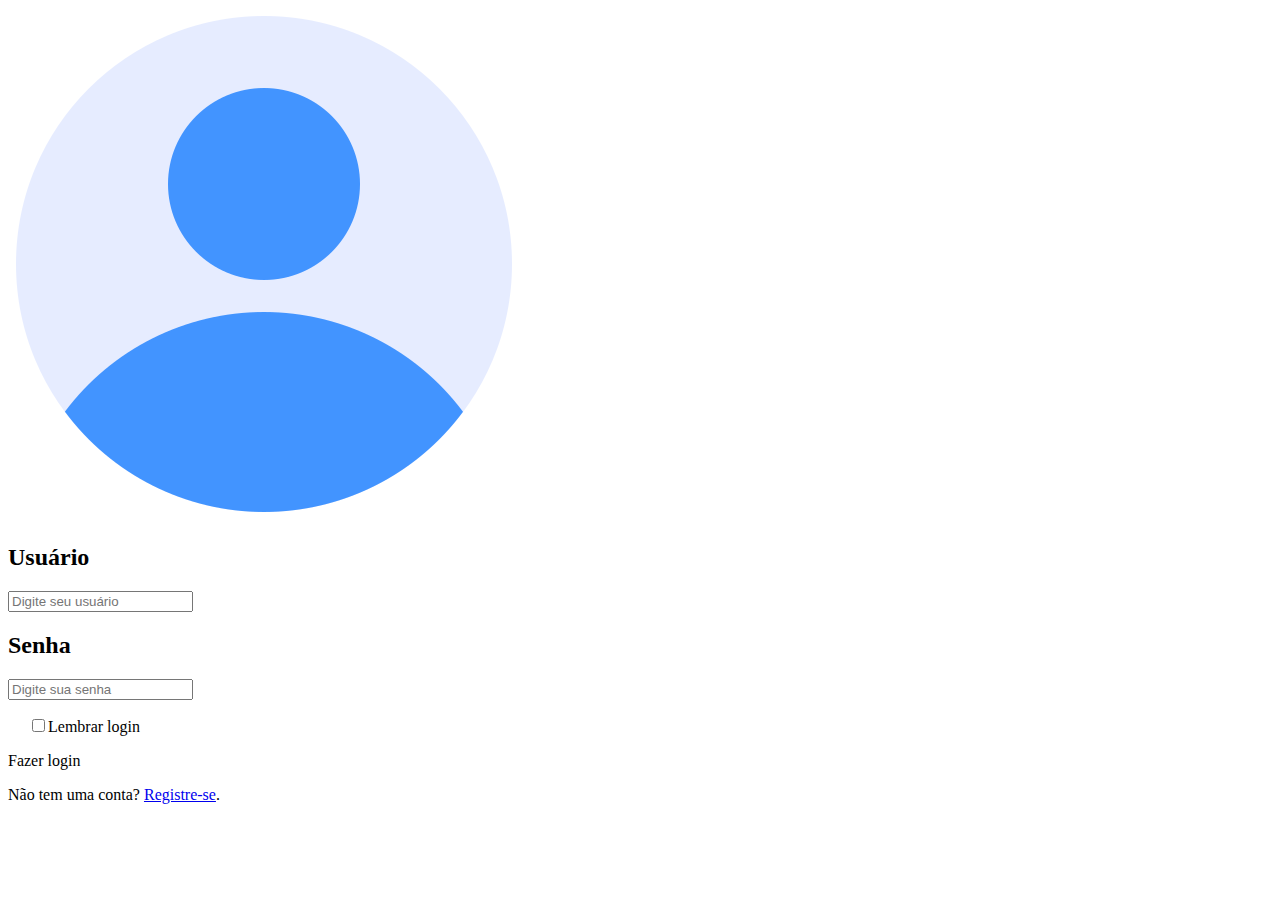
==== index.html @ 9c5a3014 "commit de atualização de termo de pdf para html" ====
<!DOCTYPE html>
<html lang="pt-br">
<head>
   <meta charset="UTF-8">
   <meta name="viewport" content="width=device-width, initial-scale=1.0">
   <title>Patinhas de Ouro</title>
   <link rel="shortcut icon" href="assets/favicon.ico" type="image/x-icon">
   <link rel="stylesheet" href="style.css">
</head>
<body>
   <main>
      <img src="assets/user.png" alt="">
      <h2>Usuário</h2>
      <input type="text" id="usuario" class="entrada" placeholder="Digite seu usuário">
      <h2>Senha</h2>
      <div class="senha-container">
         <input type="password" id="senha" class="entrada" placeholder="Digite sua senha">
         <img src="assets/olho_fechado.png" alt="" class="olho-icon" onclick="mostrarSenha()" style="display: none;">
      </div>
      <p style="margin-left: 20px;"><input type="checkbox" name="checkbox" id="checkbox">Lembrar login</p>
      <p class="login" id="fazerlogin">Fazer login</p>
      <p class="register_ancora">Não tem uma conta? <a href="register.html">Registre-se</a>.</p>
   </main>
   <script src="scripts.js"></script>
   <script>
      var senhaInput = document.getElementById('senha');
      var olhoIcon = document.querySelector('.olho-icon');
      function mostrarSenha() {
          senhaInput.type = (senhaInput.type === 'password') ? 'text' : 'password';
          olhoIcon.src = (senhaInput.type === 'password')
              ? 'assets/olho_fechado.png'
              : 'assets/olho_aberto.png';
      }
      senhaInput.addEventListener('input', function () {
          olhoIcon.style.display = (senhaInput.value.length > 0) ? 'inline-block' : 'none';
      });
      window.addEventListener('load', function () {
          olhoIcon.style.display = (senhaInput.value.length > 0) ? 'inline-block' : 'none';
      });
  </script>
</body>
</html>
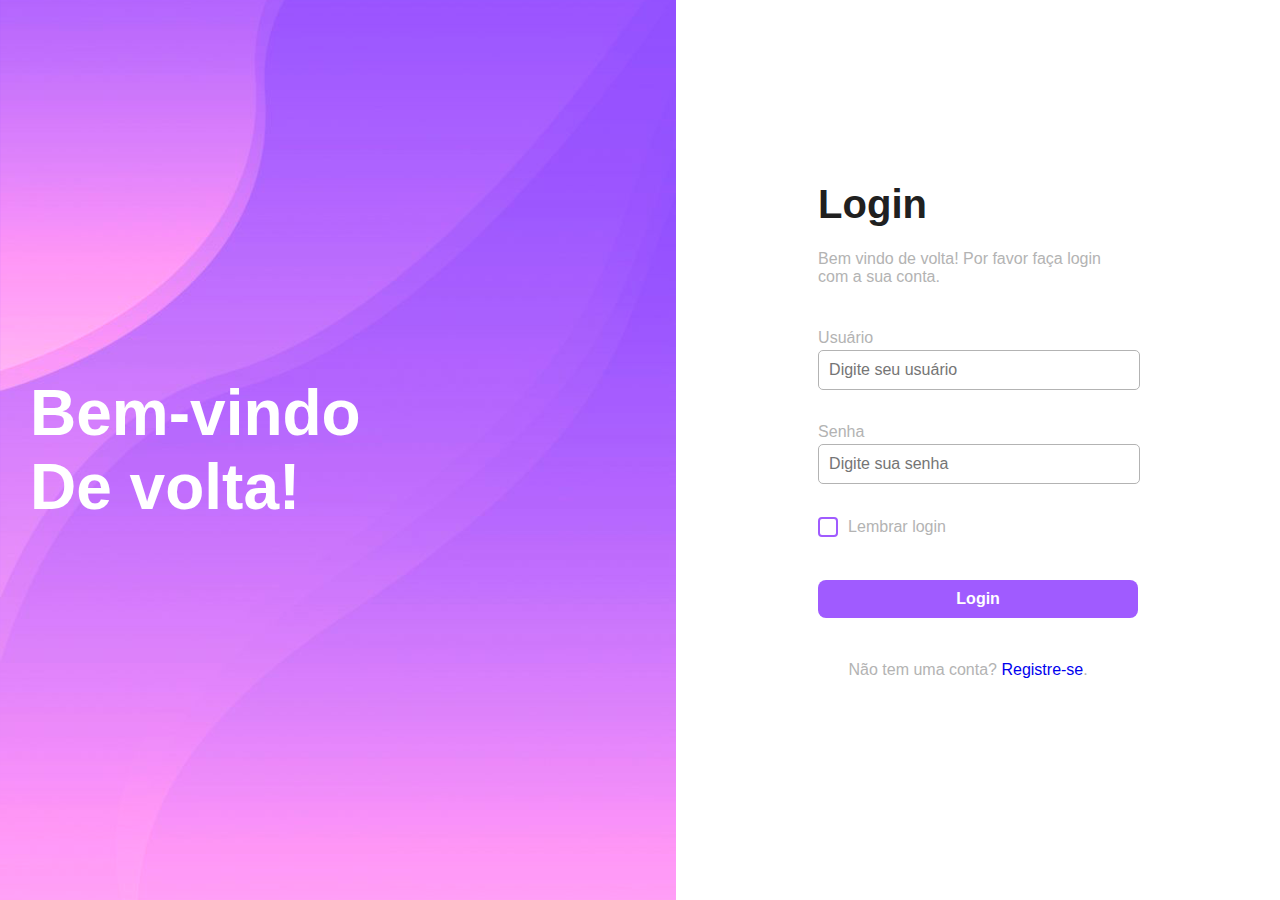
==== commit 12204e53: "versao 2" ====
--- a/index.html
+++ b/index.html
@@ -3,40 +3,33 @@
 <head>
    <meta charset="UTF-8">
    <meta name="viewport" content="width=device-width, initial-scale=1.0">
-   <title>Patinhas de Ouro</title>
+   <title>Faça seu login</title>
    <link rel="shortcut icon" href="assets/favicon.ico" type="image/x-icon">
    <link rel="stylesheet" href="style.css">
 </head>
 <body>
    <main>
-      <img src="assets/user.png" alt="">
-      <h2>Usuário</h2>
-      <input type="text" id="usuario" class="entrada" placeholder="Digite seu usuário">
-      <h2>Senha</h2>
-      <div class="senha-container">
-         <input type="password" id="senha" class="entrada" placeholder="Digite sua senha">
-         <img src="assets/olho_fechado.png" alt="" class="olho-icon" onclick="mostrarSenha()" style="display: none;">
+      <div class="containerimg">
+         <h1>Bem-vindo</h1>
+         <h1>De volta!</h1>
       </div>
-      <p style="margin-left: 20px;"><input type="checkbox" name="checkbox" id="checkbox">Lembrar login</p>
-      <p class="login" id="fazerlogin">Fazer login</p>
-      <p class="register_ancora">Não tem uma conta? <a href="register.html">Registre-se</a>.</p>
+      <div class="containerloginpai">
+         <div class="containerlogin">
+            <h2>Login</h2>
+            <p>Bem vindo de volta! Por favor faça login com a sua conta.</p>
+            <label for="usuario">Usuário</label>
+            <input type="text" id="usuario" class="entrada" placeholder="Digite seu usuário">
+            <label for="senha">Senha</label>
+            <div class="senha-container">
+               <input type="password" id="senha" class="entrada" placeholder="Digite sua senha">
+               <img src="assets/olho_fechado.png" alt="" class="olho-icon" onclick="mostrarSenha()" style="display: none;">
+            </div>
+            <p class="lembrarlogin"><input type="checkbox" name="checkbox" id="checkbox" class="checkbox-personalizado">Lembrar login</p>
+            <p class="login" id="fazerlogin">Login</p>
+            <p class="register_ancora">Não tem uma conta? <a href="#">Registre-se</a>.</p>
+         </div>
+      </div>
    </main>
-   <script src="scripts.js"></script>
-   <script>
-      var senhaInput = document.getElementById('senha');
-      var olhoIcon = document.querySelector('.olho-icon');
-      function mostrarSenha() {
-          senhaInput.type = (senhaInput.type === 'password') ? 'text' : 'password';
-          olhoIcon.src = (senhaInput.type === 'password')
-              ? 'assets/olho_fechado.png'
-              : 'assets/olho_aberto.png';
-      }
-      senhaInput.addEventListener('input', function () {
-          olhoIcon.style.display = (senhaInput.value.length > 0) ? 'inline-block' : 'none';
-      });
-      window.addEventListener('load', function () {
-          olhoIcon.style.display = (senhaInput.value.length > 0) ? 'inline-block' : 'none';
-      });
-  </script>
 </body>
+<script src="scripts.js"></script>
 </html>
--- a/style.css
+++ b/style.css
@@ -0,0 +1,162 @@
+@charset "UTF-8";
+
+* {
+   font-family: Arial, Helvetica, sans-serif;
+   margin: 0;
+   padding: 0;
+}
+
+main {
+   display: flex;
+}
+
+.containerimg {
+   width: 56vw;
+   height: 100vh;
+   background-image: url(assets/back.png);
+   background-position: center;
+   background-size: cover;
+   display: flex;
+   flex-direction: column;
+   justify-content: center;
+   color: white;
+   font-size: 2em;
+   text-indent: 30px;
+}
+
+.containerloginpai {
+   display: flex;
+   align-items: center;
+   justify-content: center;
+   width: 50vw;
+}
+
+.containerlogin {
+   display: flex;
+   flex-direction: column;
+   justify-content: space-around;
+   height: 60vh;
+   padding-right: 20px;
+}
+
+a {
+   text-decoration: none;
+}
+a:hover {
+   text-decoration: underline;
+}
+
+p {
+   max-width: 300px;
+   color: rgb(179, 179, 179);
+   margin-bottom: 40px;
+}
+
+label {
+   max-width: 300px;
+   color: rgb(179, 179, 179);
+}
+
+h2 {
+   font-size: 2.5em;
+   color: rgb(32, 32, 32);
+   margin-bottom: 20px;
+}
+
+h3 {
+   margin-bottom: 5px;
+   font-size: 1.5em;
+   color: rgb(179, 179, 179);
+}
+
+.entrada {
+   width: 100%;
+   text-align: left;
+   padding: 10px;
+   border-radius: 5px;
+   display: block;
+   font-size: 1em;
+   border: 1px solid rgb(179, 179, 179);
+   margin-bottom: 30px;
+}
+.login {
+   font-family:Arial, Helvetica, sans-serif;
+   font-size: 1em;
+   border-radius: 8px;
+   padding: 10px;
+   width: 100%;
+   color:#ffffff;
+   background-color: #A05BFF;
+   outline: none;
+   border: none;
+   cursor:pointer;
+   text-decoration: none;
+   font-weight: bold;
+   text-align: center;
+   transition: .4s;
+
+}
+   
+.login:hover {
+   color:#ffffff;
+   background-color: #6a3bab;
+   transform: scale(1.01);
+   padding-left: 15px;
+   padding-right: 15px;
+}
+
+.register_ancora {
+   text-align: center;
+}
+.senha-container {
+   position: relative;
+}
+
+.olho-icon {
+   cursor: pointer;
+   position: absolute;
+   right: 0; /* Ajuste a distância da borda direita conforme necessário */
+   bottom: 70%;
+   transform: translateY(50%);
+   width: 20px; /* Ajuste a largura conforme necessário */
+   height: 20px; /* Ajuste a altura conforme necessário */
+}
+
+.lembrarlogin {
+   display: flex; /* Alinha os itens em linha */
+   justify-content: start; /* Garante o alinhamento ao início */
+   align-items: center; /* Centraliza verticalmente os itens */
+   gap: 10px;
+}
+
+.checkbox-personalizado {
+   appearance: none; /* Remove o estilo padrão */
+   width: 20px;
+   height: 20px;
+   border: 2px solid #A05BFF; /* Cor da borda */
+   border-radius: 4px; /* Bordas arredondadas */
+   background-color: #fff; /* Fundo inicial */
+   cursor: pointer;
+   transition: background-color 0.3s, box-shadow 0.3s;
+   margin: 0;
+   padding: 0;
+}
+
+   /* Estado selecionado */
+.checkbox-personalizado:checked {
+   background-color: #A05BFF; /* Cor ao selecionar */
+   border-color: #A05BFF; /* Mantém a borda da mesma cor */
+   box-shadow: 0 0 5px #A05BFF; /* Efeito de brilho */
+}
+
+@media (max-width:830px) {
+   .containerimg {
+      display: none;
+   }
+   .containerloginpai {
+      align-items: center;
+      justify-content: center;
+      width: 100vw;
+      height: 100vh;
+   }
+}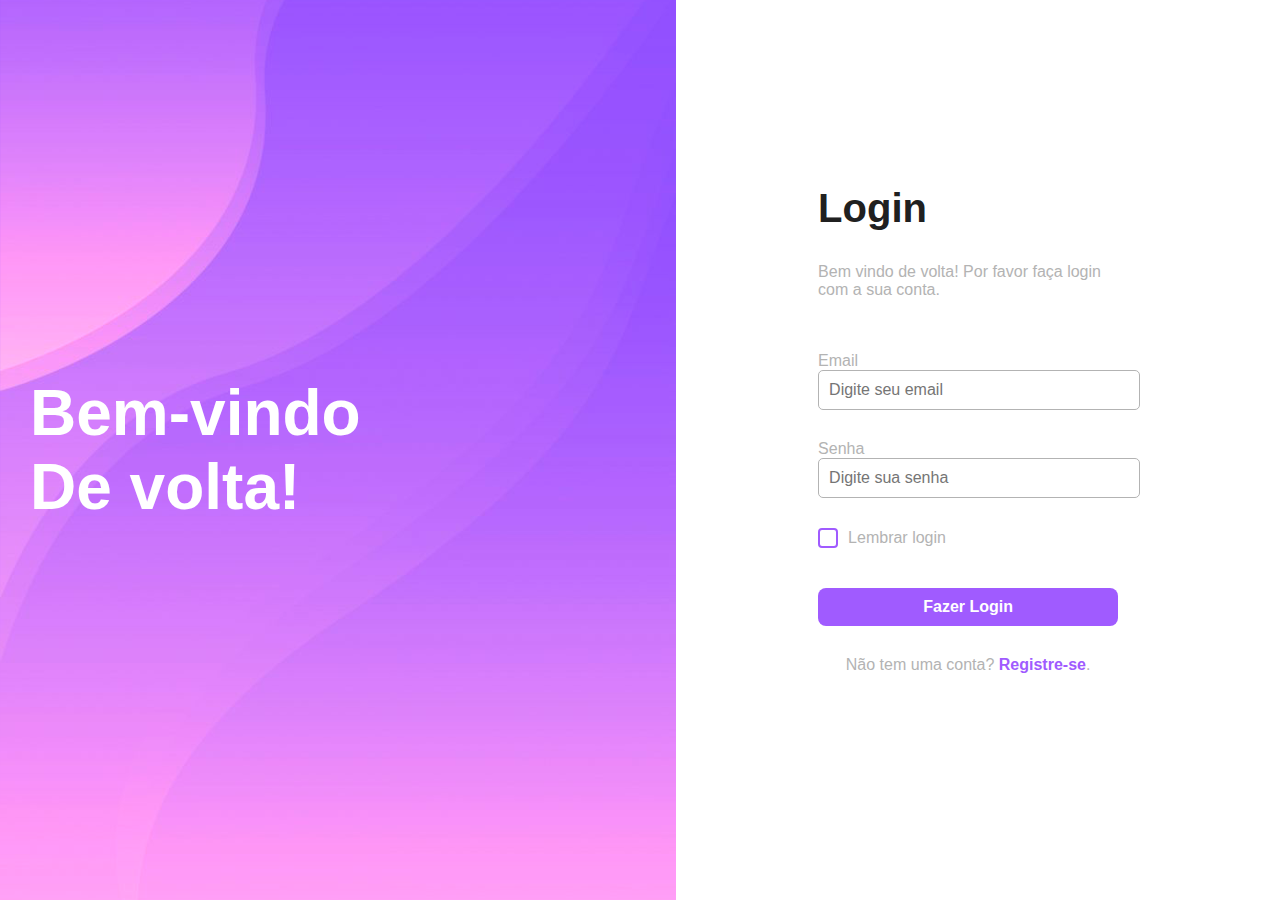
==== commit b30ffeaf: "123" ====
--- a/index.html
+++ b/index.html
@@ -17,16 +17,19 @@
          <div class="containerlogin">
             <h2>Login</h2>
             <p>Bem vindo de volta! Por favor faça login com a sua conta.</p>
-            <label for="usuario">Usuário</label>
-            <input type="text" id="usuario" class="entrada" placeholder="Digite seu usuário">
-            <label for="senha">Senha</label>
-            <div class="senha-container">
-               <input type="password" id="senha" class="entrada" placeholder="Digite sua senha">
-               <img src="assets/olho_fechado.png" alt="" class="olho-icon" onclick="mostrarSenha()" style="display: none;">
-            </div>
-            <p class="lembrarlogin"><input type="checkbox" name="checkbox" id="checkbox" class="checkbox-personalizado">Lembrar login</p>
-            <p class="login" id="fazerlogin">Login</p>
-            <p class="register_ancora">Não tem uma conta? <a href="#">Registre-se</a>.</p>
+            <form id="formulario">
+               <label for="usuario">Email</label>
+               <input type="email" id="usuario" class="entrada" placeholder="Digite seu email">
+               <label for="senha">Senha</label>
+               <div class="senha-container">
+                  <input type="password" id="senha" class="entrada" placeholder="Digite sua senha" >
+                  <img src="assets/olho_fechado.png" alt="" class="olho-icon" onclick="mostrarSenha()" style="display: none;">
+               </div>
+               <span id="erro"></span>
+               <p class="lembrarlogin"><input type="checkbox" name="checkbox" id="checkbox" class="checkbox-personalizado">Lembrar login</p>
+               <button type="submit" class="login" id="fazerlogin">Fazer Login</button>
+               <p class="register_ancora">Não tem uma conta? <a href="#">Registre-se</a>.</p>
+            </form>
          </div>
       </div>
    </main>
--- a/style.css
+++ b/style.css
@@ -80,6 +80,7 @@
    margin-bottom: 30px;
 }
 .login {
+   margin-bottom: 30px;
    font-family:Arial, Helvetica, sans-serif;
    font-size: 1em;
    border-radius: 8px;
@@ -108,6 +109,11 @@
 .register_ancora {
    text-align: center;
 }
+
+.register_ancora a {
+   color: #A05BFF;
+   font-weight: bolder;
+}
 .senha-container {
    position: relative;
 }
@@ -127,6 +133,13 @@
    justify-content: start; /* Garante o alinhamento ao início */
    align-items: center; /* Centraliza verticalmente os itens */
    gap: 10px;
+}
+
+#erro {
+   display: block;
+   width: 100%;
+   color: red;
+   text-align: center;
 }
 
 .checkbox-personalizado {
